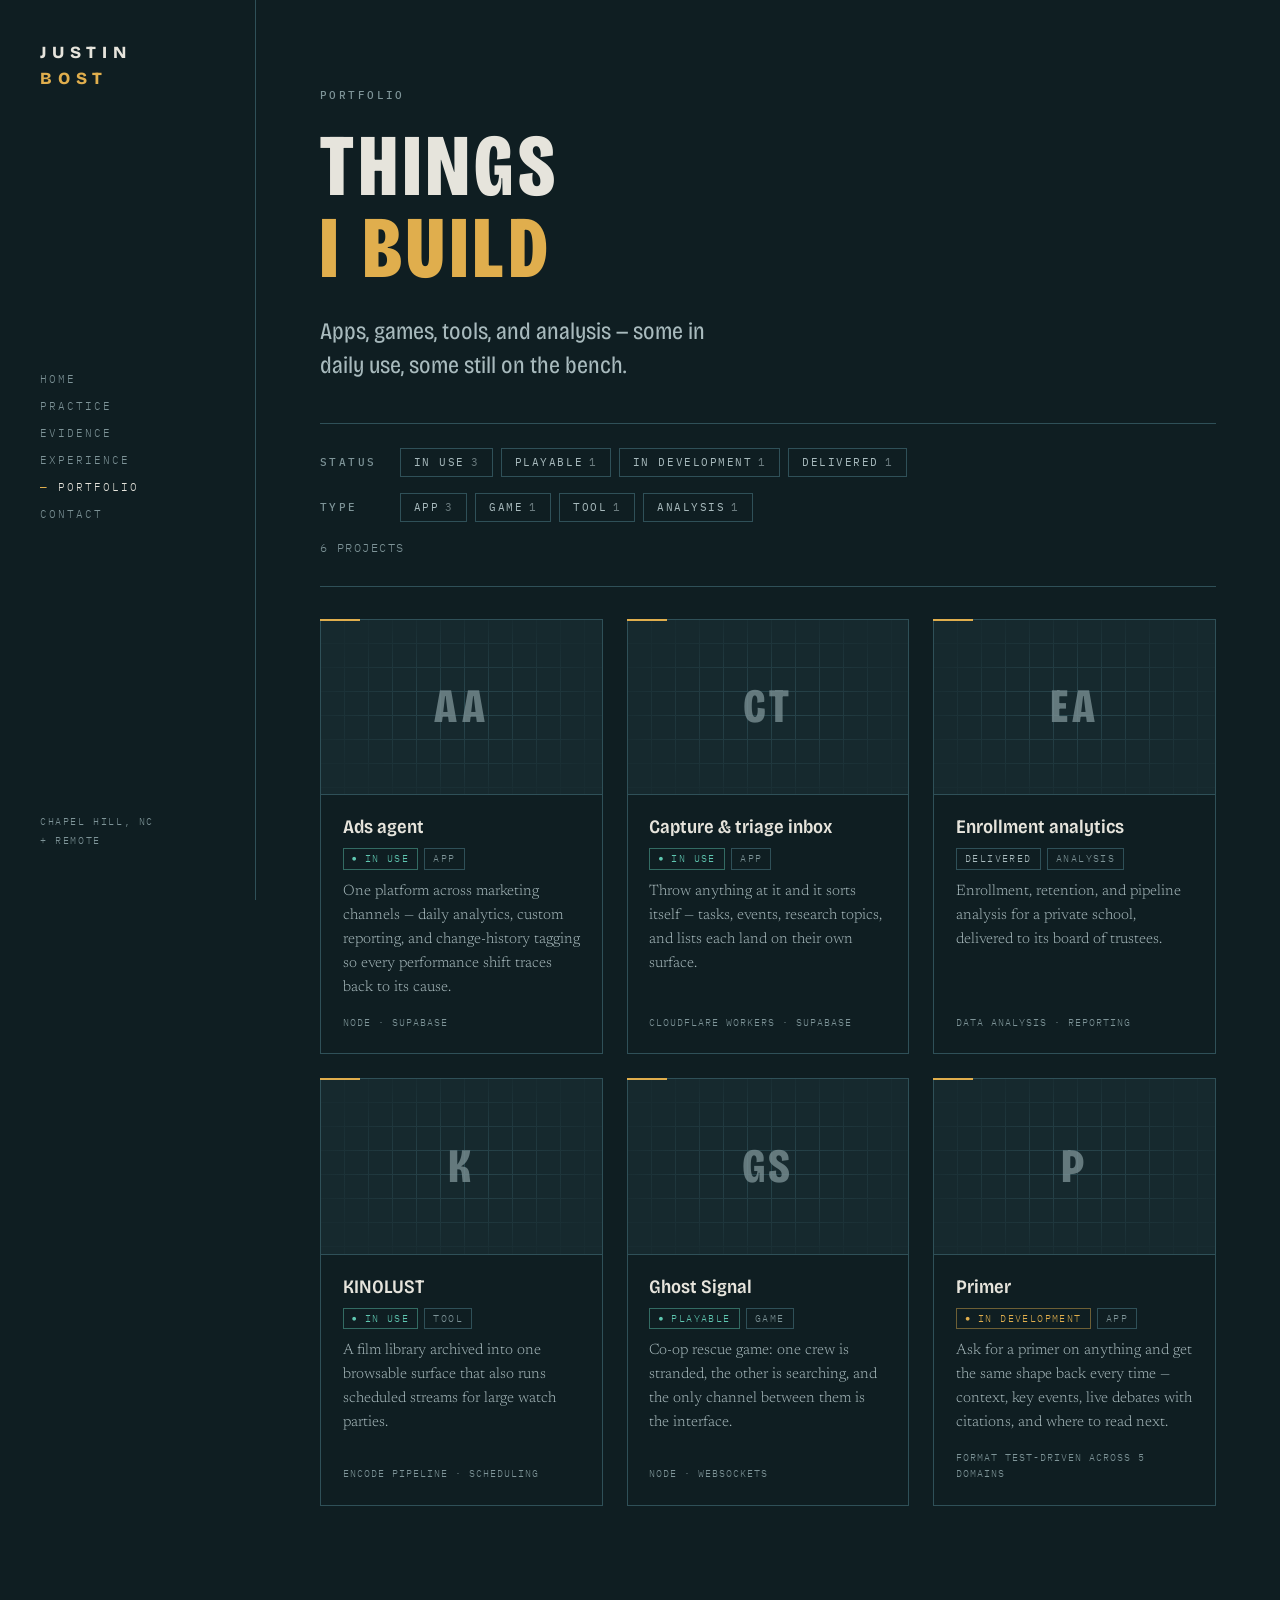
==== portfolio/index.html @ 3d9a365e "Add filterable portfolio page at /portfolio Card grid driven by portfolio/projects.json, with status" ====
<!DOCTYPE html>
<html lang="en">
<head>
<meta charset="utf-8">
<meta name="viewport" content="width=device-width, initial-scale=1">
<title>Portfolio — Justin Bost</title>
<meta name="description" content="Apps, games, tools, and analysis built by Justin Bost — filterable by status and type.">
<link rel="preconnect" href="https://fonts.googleapis.com">
<link rel="preconnect" href="https://fonts.gstatic.com" crossorigin>
<link href="https://fonts.googleapis.com/css2?family=Bricolage+Grotesque:opsz,wdth,wght@12..96,75..100,400;12..96,75..100,600;12..96,75..100,800&family=IBM+Plex+Mono:wght@400;500&family=Newsreader:ital,opsz,wght@0,6..72,300;0,6..72,400;1,6..72,300&display=swap" rel="stylesheet">
<style>
:root{
  --abyss:#0F1E22;
  --hull:#16292E;
  --rule:#2F5058;
  --dim:#7E9498;
  --bone:#E6E4DC;
  --haze:#A8BABD;
  --brass:#E0AE4D;
  --verdigris:#5FC7B1;

  --display:"Bricolage Grotesque",system-ui,sans-serif;
  --body:"Newsreader",Georgia,serif;
  --mono:"IBM Plex Mono",ui-monospace,monospace;

  --rail:16rem;
  --gutter:clamp(1.5rem,5vw,5rem);
}

*{box-sizing:border-box}
html{-webkit-text-size-adjust:100%}
body{
  margin:0;background:var(--abyss);color:var(--bone);
  font-family:var(--body);font-size:clamp(1rem,0.95rem + 0.2vw,1.125rem);
  font-weight:300;line-height:1.65;-webkit-font-smoothing:antialiased;
}
a{color:var(--verdigris);text-decoration:none;border-bottom:1px solid rgba(95,199,177,.35);transition:border-color .18s,color .18s}
a:hover{border-bottom-color:var(--verdigris)}
:focus-visible{outline:2px solid var(--brass);outline-offset:3px}

.tag{font-family:var(--mono);font-size:.6875rem;font-weight:500;letter-spacing:.22em;text-transform:uppercase;color:var(--dim)}

/* ---------- left rail (matches home) ---------- */
.rail{
  position:fixed;inset:0 auto 0 0;width:var(--rail);
  padding:2.5rem 0 2.5rem 2.5rem;border-right:1px solid var(--rule);
  display:flex;flex-direction:column;justify-content:space-between;
  z-index:10;background:var(--abyss);
}
.rail__mark{font-family:var(--display);font-variation-settings:"wdth" 100;font-weight:800;font-size:1.0625rem;line-height:1.5;letter-spacing:.34em;text-transform:uppercase;margin:0}
.rail__mark a{color:var(--bone);border:0}
.rail__mark span{display:block;color:var(--brass)}
.rail__nav{display:flex;flex-direction:column;gap:.55rem}
.rail__nav a{font-family:var(--mono);font-size:.6875rem;letter-spacing:.18em;text-transform:uppercase;color:var(--dim);border:0;transition:color .18s}
.rail__nav a:hover,.rail__nav a:focus-visible,.rail__nav a[aria-current="page"]{color:var(--bone)}
.rail__nav a[aria-current="page"]::before{content:"— ";color:var(--brass)}
.rail__foot{font-family:var(--mono);font-size:.625rem;letter-spacing:.16em;color:var(--dim);text-transform:uppercase;line-height:1.9}

/* ---------- shell ---------- */
.page{margin-left:var(--rail);padding:0 var(--gutter)}
.wrap{max-width:68rem;margin:0 auto}

/* ---------- intro ---------- */
.intro{padding:clamp(3.5rem,9vh,6rem) 0 2.5rem}
.intro__title{
  font-family:var(--display);font-variation-settings:"wdth" 75;font-weight:800;
  font-size:clamp(2.5rem,1rem + 6vw,5.5rem);line-height:.94;letter-spacing:.06em;
  text-transform:uppercase;margin:.9rem 0 1.5rem;
}
.intro__title em{font-style:normal;color:var(--brass)}
.intro__lede{font-family:var(--display);font-variation-settings:"wdth" 84;font-weight:400;font-size:clamp(1.125rem,1rem + .6vw,1.5rem);line-height:1.45;max-width:34ch;margin:0;color:var(--haze)}

/* ---------- filters ---------- */
.filters{
  display:flex;flex-direction:column;gap:1rem;padding:1.5rem 0 1.75rem;
  border-top:1px solid var(--rule);border-bottom:1px solid var(--rule);margin-bottom:2rem;
}
.fgroup{display:flex;flex-wrap:wrap;align-items:center;gap:.5rem}
.fgroup__label{width:4.5rem;flex:0 0 auto}
.chip{
  font-family:var(--mono);font-size:.6875rem;letter-spacing:.14em;text-transform:uppercase;
  color:var(--haze);background:transparent;border:1px solid var(--rule);
  padding:.5rem .8rem;cursor:pointer;transition:all .18s;line-height:1;
}
.chip:hover{border-color:var(--dim);color:var(--bone)}
.chip[aria-pressed="true"]{background:var(--brass);border-color:var(--brass);color:var(--abyss);font-weight:500}
.chip__n{opacity:.6;margin-left:.35rem}
.filters__foot{display:flex;justify-content:space-between;align-items:center;gap:1rem;flex-wrap:wrap}
.count{font-family:var(--mono);font-size:.75rem;letter-spacing:.12em;text-transform:uppercase;color:var(--dim)}
.clear{font-family:var(--mono);font-size:.6875rem;letter-spacing:.14em;text-transform:uppercase;background:none;border:0;border-bottom:1px solid rgba(95,199,177,.35);color:var(--verdigris);cursor:pointer;padding:0 0 1px}
.clear[hidden]{display:none}

/* ---------- grid ---------- */
.grid{display:grid;grid-template-columns:repeat(auto-fill,minmax(17.5rem,1fr));gap:1.5rem;padding-bottom:6rem}
.card{
  display:flex;flex-direction:column;background:var(--abyss);border:1px solid var(--rule);
  color:inherit;position:relative;transition:border-color .2s,background .2s,transform .2s;
}
a.card{border-bottom:1px solid var(--rule)}
a.card:hover{border-color:var(--dim);background:var(--hull);transform:translateY(-2px)}
.card::before{content:"";position:absolute;left:-1px;top:-1px;width:2.5rem;height:2px;background:var(--brass);z-index:1}
.shot{aspect-ratio:16/10;background:var(--hull);border-bottom:1px solid var(--rule);overflow:hidden;position:relative}
.shot img{width:100%;height:100%;object-fit:cover;object-position:top;display:block;filter:saturate(.85)}
.shot--blank{
  display:flex;align-items:center;justify-content:center;
  background-image:
    linear-gradient(var(--rule) 1px,transparent 1px),
    linear-gradient(90deg,var(--rule) 1px,transparent 1px);
  background-size:1.5rem 1.5rem;background-position:-1px -1px;
}
.shot--blank::after{content:"";position:absolute;inset:0;background:radial-gradient(ellipse at center,rgba(22,41,46,.2) 0%,rgba(22,41,46,.92) 75%)}
.shot__mono{
  position:relative;z-index:1;font-family:var(--display);font-variation-settings:"wdth" 75;
  font-weight:800;font-size:3rem;letter-spacing:.08em;color:var(--dim);opacity:.75;
}
.card__body{padding:1.25rem 1.35rem 1.4rem;display:flex;flex-direction:column;gap:.6rem;flex:1}
.card h2{font-family:var(--display);font-variation-settings:"wdth" 88;font-weight:600;font-size:1.1875rem;line-height:1.25;margin:0;display:flex;justify-content:space-between;gap:.75rem;align-items:baseline}
.card h2 .go{font-family:var(--mono);font-size:.8rem;color:var(--verdigris);flex:0 0 auto}
.card p{margin:0;font-size:.9375rem;line-height:1.6;color:var(--haze)}
.card .card__stack{font-family:var(--mono);font-size:.625rem;letter-spacing:.1em;color:var(--dim);text-transform:uppercase;margin-top:auto!important;padding-top:.35rem}
.pills{display:flex;flex-wrap:wrap;gap:.4rem}
.pill{font-family:var(--mono);font-size:.625rem;letter-spacing:.14em;text-transform:uppercase;padding:.3rem .5rem;border:1px solid var(--rule);color:var(--dim);line-height:1}
.pill--live{color:var(--verdigris);border-color:rgba(95,199,177,.45)}
.pill--dev{color:var(--brass);border-color:rgba(224,174,77,.45)}
.pill--done{color:var(--haze)}
.pill--live::before,.pill--dev::before{content:"● ";font-size:.55rem;vertical-align:.08em}

.empty{grid-column:1/-1;padding:3rem 0;text-align:center;color:var(--dim);font-family:var(--mono);font-size:.8125rem;letter-spacing:.1em;text-transform:uppercase}

/* ---------- responsive ---------- */
@media (max-width:60rem){
  :root{--rail:0px}
  .rail{position:static;width:auto;flex-direction:row;align-items:center;justify-content:space-between;padding:1.25rem var(--gutter);border-right:0;border-bottom:1px solid var(--rule)}
  .rail__mark{font-size:.8125rem;letter-spacing:.28em}
  .rail__mark span{display:inline}
  .rail__nav{flex-direction:row;gap:1.25rem}
  .rail__nav a:not(.keep){display:none}
  .rail__foot{display:none}
  .page{margin-left:0}
}
@media (max-width:30rem){
  .fgroup__label{width:100%}
  .grid{grid-template-columns:1fr}
}
@media (prefers-reduced-motion:reduce){*{transition:none!important}}
</style>
</head>
<body>

<nav class="rail" aria-label="Site navigation">
  <p class="rail__mark"><a href="/">Justin<span>Bost</span></a></p>
  <div class="rail__nav">
    <a class="keep" href="/">Home</a>
    <a href="/#practice">Practice</a>
    <a href="/#evidence">Evidence</a>
    <a href="/#experience">Experience</a>
    <a class="keep" href="/portfolio/" aria-current="page">Portfolio</a>
    <a href="/#contact">Contact</a>
  </div>
  <p class="rail__foot">Chapel&nbsp;Hill,&nbsp;NC<br>+&nbsp;Remote</p>
</nav>

<main class="page">
<div class="wrap">

  <header class="intro">
    <span class="tag">Portfolio</span>
    <h1 class="intro__title">Things<br><em>I build</em></h1>
    <p class="intro__lede">Apps, games, tools, and analysis — some in daily use, some still on the bench.</p>
  </header>

  <div class="filters" role="group" aria-label="Filter projects">
    <div class="fgroup" id="f-status"><span class="tag fgroup__label">Status</span></div>
    <div class="fgroup" id="f-type"><span class="tag fgroup__label">Type</span></div>
    <div class="filters__foot">
      <span class="count" id="count" aria-live="polite"></span>
      <button class="clear" id="clear" type="button" hidden>Clear filters</button>
    </div>
  </div>

  <div class="grid" id="grid"></div>

</div>
</main>

<script>
(function(){
  "use strict";
  var grid = document.getElementById("grid");
  var countEl = document.getElementById("count");
  var clearBtn = document.getElementById("clear");
  var active = { status: new Set(), type: new Set() };
  var data;

  function el(tag, cls, text){
    var n = document.createElement(tag);
    if (cls) n.className = cls;
    if (text != null) n.textContent = text;
    return n;
  }
  function initials(name){
    return name.replace(/&/g," ").split(/\s+/).filter(Boolean).slice(0,2).map(function(w){return w[0];}).join("").toUpperCase();
  }

  function readHash(){
    var p = new URLSearchParams(location.hash.slice(1));
    ["status","type"].forEach(function(k){
      active[k] = new Set((p.get(k) || "").split(",").filter(Boolean));
    });
  }
  function writeHash(){
    var p = new URLSearchParams();
    ["status","type"].forEach(function(k){ if (active[k].size) p.set(k, Array.from(active[k]).join(",")); });
    var h = p.toString();
    history.replaceState(null, "", h ? "#" + h : location.pathname);
  }

  function buildChips(groupId, key, dict){
    var group = document.getElementById(groupId);
    Object.keys(dict).forEach(function(id){
      var n = data.projects.filter(function(p){ return p[key] === id; }).length;
      if (!n) return;
      var label = typeof dict[id] === "string" ? dict[id] : dict[id].label;
      var b = el("button", "chip", label);
      b.type = "button";
      b.dataset.key = key; b.dataset.id = id;
      b.appendChild(el("span", "chip__n", String(n)));
      b.addEventListener("click", function(){
        active[key].has(id) ? active[key].delete(id) : active[key].add(id);
        render();
      });
      group.appendChild(b);
    });
  }

  function card(p){
    var st = data.statuses[p.status] || { label: p.status, tone: "done" };
    var root = el(p.url ? "a" : "article", "card");
    if (p.url){ root.href = p.url; if (/^https?:/.test(p.url)) root.rel = "noopener"; }

    var shot = el("div", "shot" + (p.image ? "" : " shot--blank"));
    if (p.image){
      var img = el("img"); img.src = p.image; img.alt = p.name + " screenshot"; img.loading = "lazy";
      shot.appendChild(img);
    } else {
      shot.setAttribute("aria-hidden","true");
      shot.appendChild(el("span", "shot__mono", initials(p.name)));
    }
    root.appendChild(shot);

    var body = el("div", "card__body");
    var h = el("h2", null, p.name);
    if (p.url) h.appendChild(el("span", "go", "↗"));
    body.appendChild(h);

    var pills = el("div", "pills");
    pills.appendChild(el("span", "pill pill--" + st.tone, st.label));
    pills.appendChild(el("span", "pill", data.types[p.type] || p.type));
    body.appendChild(pills);

    if (p.blurb) body.appendChild(el("p", null, p.blurb));
    if (p.stack) body.appendChild(el("p", "card__stack", p.stack));
    root.appendChild(body);
    return root;
  }

  function render(){
    document.querySelectorAll(".chip").forEach(function(c){
      c.setAttribute("aria-pressed", active[c.dataset.key].has(c.dataset.id) ? "true" : "false");
    });
    var shown = data.projects.filter(function(p){
      return (!active.status.size || active.status.has(p.status)) &&
             (!active.type.size || active.type.has(p.type));
    });
    grid.replaceChildren.apply(grid, shown.map(card));
    if (!shown.length) grid.appendChild(el("p", "empty", "Nothing matches those filters yet."));
    var total = data.projects.length;
    countEl.textContent = shown.length === total ? total + " projects" : shown.length + " of " + total + " projects";
    clearBtn.hidden = !(active.status.size || active.type.size);
    writeHash();
  }

  clearBtn.addEventListener("click", function(){ active.status.clear(); active.type.clear(); render(); });

  fetch("projects.json", { cache: "no-cache" })
    .then(function(r){ if (!r.ok) throw new Error(r.status); return r.json(); })
    .then(function(json){
      data = json;
      readHash();
      buildChips("f-status", "status", data.statuses);
      buildChips("f-type", "type", data.types);
      render();
    })
    .catch(function(){
      grid.appendChild(el("p", "empty", "Projects didn’t load. Refresh to try again."));
    });
})();
</script>
</body>
</html>
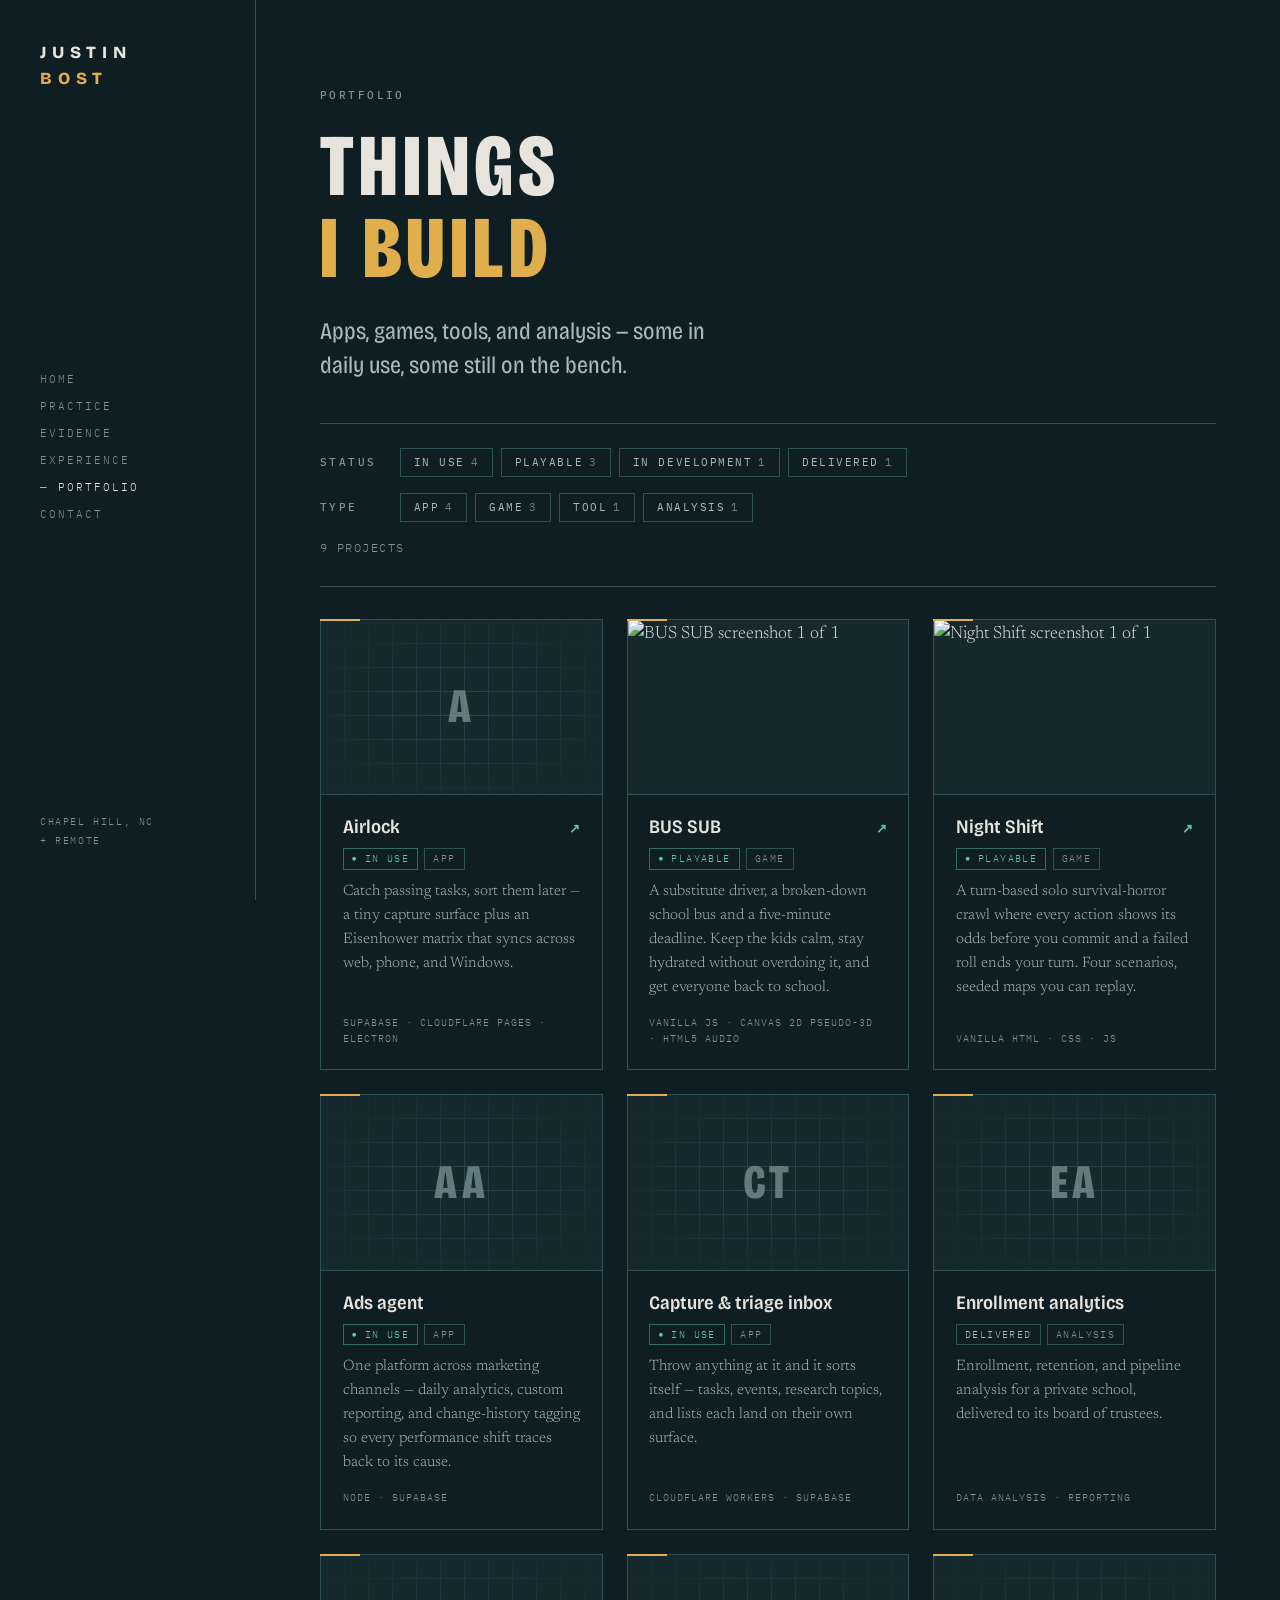
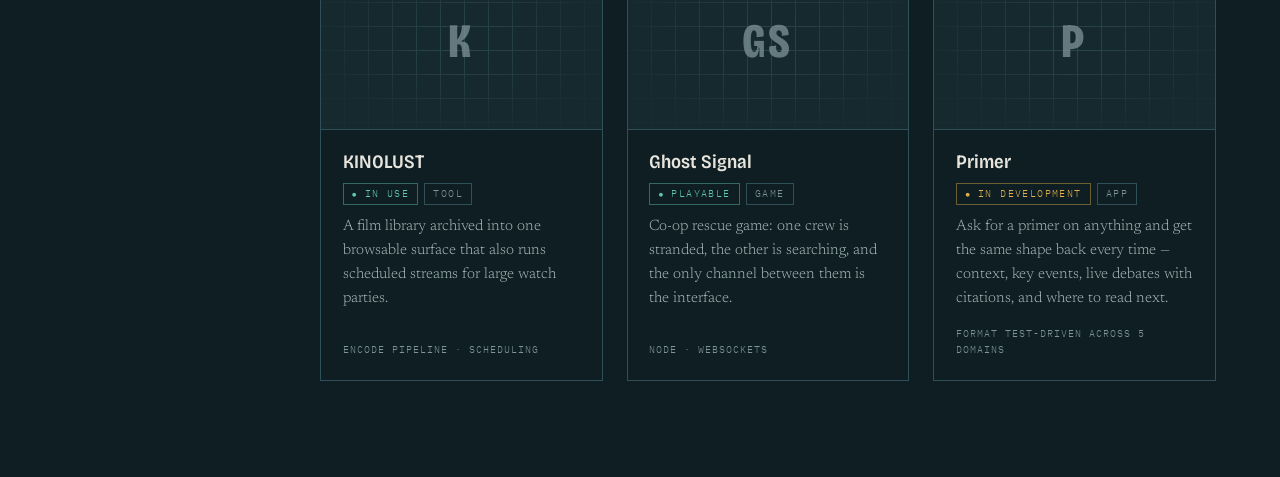
==== commit 1873874f: "Portfolio: screenshot carousel per card Cards take an images[] array (legacy image still read). With" ====
--- a/portfolio/index.html
+++ b/portfolio/index.html
@@ -96,11 +96,32 @@
   display:flex;flex-direction:column;background:var(--abyss);border:1px solid var(--rule);
   color:inherit;position:relative;transition:border-color .2s,background .2s,transform .2s;
 }
-a.card{border-bottom:1px solid var(--rule)}
-a.card:hover{border-color:var(--dim);background:var(--hull);transform:translateY(-2px)}
+.card.is-link:hover{border-color:var(--dim);background:var(--hull)}
+.card__body{position:relative}
+.card h2 a{color:inherit;border:0}
+.card h2 a::after{content:"";position:absolute;inset:0}
+.card h2 a:focus-visible{outline:0}
+.card h2 a:focus-visible::after{outline:2px solid var(--brass);outline-offset:-2px}
 .card::before{content:"";position:absolute;left:-1px;top:-1px;width:2.5rem;height:2px;background:var(--brass);z-index:1}
 .shot{aspect-ratio:16/10;background:var(--hull);border-bottom:1px solid var(--rule);overflow:hidden;position:relative}
 .shot img{width:100%;height:100%;object-fit:cover;object-position:top;display:block;filter:saturate(.85)}
+.reel{display:flex;height:100%;overflow-x:auto;scroll-snap-type:x mandatory;scrollbar-width:none;overscroll-behavior-x:contain}
+.reel::-webkit-scrollbar{display:none}
+.reel img{flex:0 0 100%;scroll-snap-align:start}
+.reel__btn{
+  position:absolute;top:50%;transform:translateY(-50%);width:2rem;height:2rem;
+  background:rgba(15,30,34,.82);border:1px solid var(--rule);color:var(--bone);
+  font-family:var(--mono);font-size:.9rem;line-height:1;cursor:pointer;opacity:0;transition:opacity .18s,border-color .18s;z-index:2
+}
+.reel__btn:hover{border-color:var(--brass)}
+.reel__btn--prev{left:.5rem}.reel__btn--next{right:.5rem}
+.reel__btn[disabled]{visibility:hidden}
+.shot:hover .reel__btn,.reel__btn:focus-visible{opacity:1}
+@media (hover:none){.reel__btn{display:none}}
+.reel__dots{position:absolute;left:0;right:0;bottom:.55rem;display:flex;justify-content:center;gap:.35rem;z-index:2;pointer-events:none}
+.reel__dots span{width:1.1rem;height:2px;background:rgba(230,228,220,.35)}
+.reel__dots span.on{background:var(--brass)}
+.reel__count{position:absolute;top:.5rem;right:.5rem;z-index:2;font-family:var(--mono);font-size:.625rem;letter-spacing:.1em;padding:.25rem .4rem;background:rgba(15,30,34,.82);color:var(--haze)}
 .shot--blank{
   display:flex;align-items:center;justify-content:center;
   background-image:
@@ -233,24 +254,80 @@
     });
   }
 
+  function imagesOf(p){
+    if (Array.isArray(p.images)) return p.images.filter(Boolean);
+    return p.image ? [p.image] : [];
+  }
+
+  function reel(p, imgs){
+    var shot = el("div", "shot");
+    var track = el("div", "reel");
+    track.tabIndex = 0;
+    track.setAttribute("role", "region");
+    track.setAttribute("aria-label", p.name + " screenshots");
+    imgs.forEach(function(src, i){
+      var img = el("img");
+      img.src = src; img.loading = "lazy"; img.decoding = "async";
+      img.alt = p.name + " screenshot " + (i + 1) + " of " + imgs.length;
+      track.appendChild(img);
+    });
+    shot.appendChild(track);
+    if (imgs.length < 2) return shot;
+
+    var prev = el("button", "reel__btn reel__btn--prev", "‹");
+    var next = el("button", "reel__btn reel__btn--next", "›");
+    prev.type = next.type = "button";
+    prev.setAttribute("aria-label", "Previous screenshot");
+    next.setAttribute("aria-label", "Next screenshot");
+    var dots = el("div", "reel__dots");
+    imgs.forEach(function(){ dots.appendChild(el("span")); });
+    var count = el("span", "reel__count");
+    shot.append(prev, next, dots, count);
+
+    function idx(){ return Math.round(track.scrollLeft / Math.max(1, track.clientWidth)); }
+    function go(i){ track.scrollTo({ left: i * track.clientWidth, behavior: "smooth" }); }
+    function sync(){
+      var i = idx();
+      Array.prototype.forEach.call(dots.children, function(d, j){ d.className = j === i ? "on" : ""; });
+      prev.disabled = i === 0; next.disabled = i === imgs.length - 1;
+      count.textContent = (i + 1) + " / " + imgs.length;
+    }
+    prev.addEventListener("click", function(){ go(idx() - 1); });
+    next.addEventListener("click", function(){ go(idx() + 1); });
+    track.addEventListener("keydown", function(e){
+      if (e.key === "ArrowLeft"){ e.preventDefault(); go(idx() - 1); }
+      if (e.key === "ArrowRight"){ e.preventDefault(); go(idx() + 1); }
+    });
+    var t; track.addEventListener("scroll", function(){ clearTimeout(t); t = setTimeout(sync, 60); }, { passive: true });
+    requestAnimationFrame(sync);
+    return shot;
+  }
+
   function card(p){
     var st = data.statuses[p.status] || { label: p.status, tone: "done" };
-    var root = el(p.url ? "a" : "article", "card");
-    if (p.url){ root.href = p.url; if (/^https?:/.test(p.url)) root.rel = "noopener"; }
-
-    var shot = el("div", "shot" + (p.image ? "" : " shot--blank"));
-    if (p.image){
-      var img = el("img"); img.src = p.image; img.alt = p.name + " screenshot"; img.loading = "lazy";
-      shot.appendChild(img);
+    var root = el("article", "card" + (p.url ? " is-link" : ""));
+    var imgs = imagesOf(p);
+
+    if (imgs.length){
+      root.appendChild(reel(p, imgs));
     } else {
-      shot.setAttribute("aria-hidden","true");
-      shot.appendChild(el("span", "shot__mono", initials(p.name)));
+      var blank = el("div", "shot shot--blank");
+      blank.setAttribute("aria-hidden","true");
+      blank.appendChild(el("span", "shot__mono", initials(p.name)));
+      root.appendChild(blank);
     }
-    root.appendChild(shot);
 
     var body = el("div", "card__body");
-    var h = el("h2", null, p.name);
-    if (p.url) h.appendChild(el("span", "go", "↗"));
+    var h = el("h2");
+    if (p.url){
+      var a = el("a", null, p.name);
+      a.href = p.url;
+      if (/^https?:/.test(p.url) && p.url.indexOf("https://justbost.com/") !== 0) a.rel = "noopener";
+      h.appendChild(a);
+      h.appendChild(el("span", "go", "↗"));
+    } else {
+      h.textContent = p.name;
+    }
     body.appendChild(h);
 
     var pills = el("div", "pills");
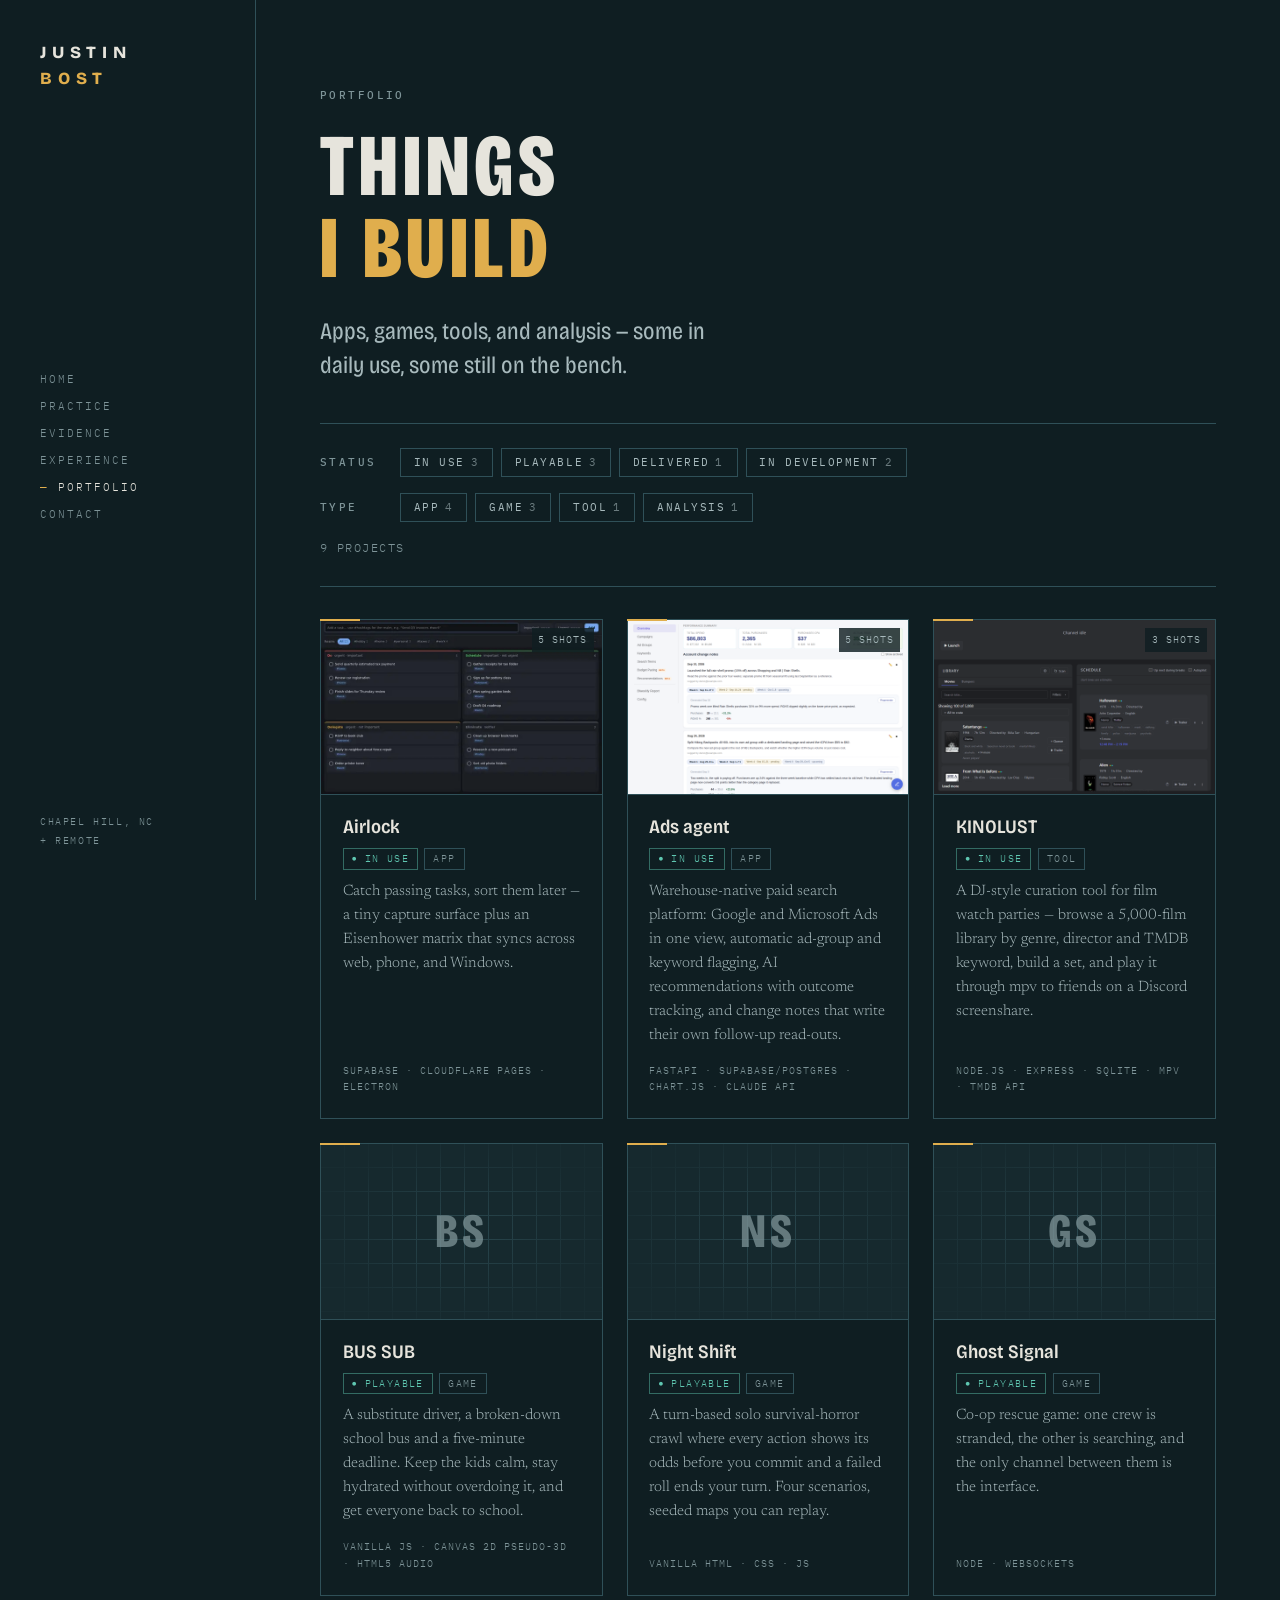
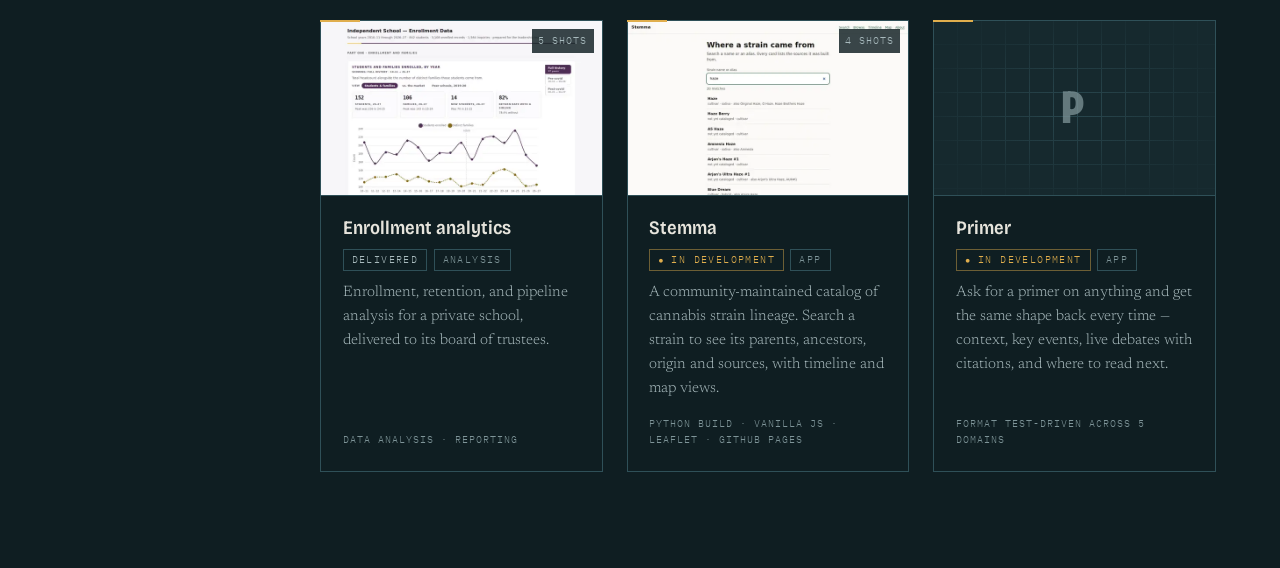
==== commit 135175c5: "Portfolio: shared component, single-select filters, card overlay - Extract portfolio styles/script i" ====
--- a/portfolio/index.html
+++ b/portfolio/index.html
@@ -8,6 +8,7 @@
 <link rel="preconnect" href="https://fonts.googleapis.com">
 <link rel="preconnect" href="https://fonts.gstatic.com" crossorigin>
 <link href="https://fonts.googleapis.com/css2?family=Bricolage+Grotesque:opsz,wdth,wght@12..96,75..100,400;12..96,75..100,600;12..96,75..100,800&family=IBM+Plex+Mono:wght@400;500&family=Newsreader:ital,opsz,wght@0,6..72,300;0,6..72,400;1,6..72,300&display=swap" rel="stylesheet">
+<link rel="stylesheet" href="portfolio.css">
 <style>
 :root{
   --abyss:#0F1E22;
@@ -68,85 +69,8 @@
   text-transform:uppercase;margin:.9rem 0 1.5rem;
 }
 .intro__title em{font-style:normal;color:var(--brass)}
+.pf-root{padding-bottom:6rem}
 .intro__lede{font-family:var(--display);font-variation-settings:"wdth" 84;font-weight:400;font-size:clamp(1.125rem,1rem + .6vw,1.5rem);line-height:1.45;max-width:34ch;margin:0;color:var(--haze)}
-
-/* ---------- filters ---------- */
-.filters{
-  display:flex;flex-direction:column;gap:1rem;padding:1.5rem 0 1.75rem;
-  border-top:1px solid var(--rule);border-bottom:1px solid var(--rule);margin-bottom:2rem;
-}
-.fgroup{display:flex;flex-wrap:wrap;align-items:center;gap:.5rem}
-.fgroup__label{width:4.5rem;flex:0 0 auto}
-.chip{
-  font-family:var(--mono);font-size:.6875rem;letter-spacing:.14em;text-transform:uppercase;
-  color:var(--haze);background:transparent;border:1px solid var(--rule);
-  padding:.5rem .8rem;cursor:pointer;transition:all .18s;line-height:1;
-}
-.chip:hover{border-color:var(--dim);color:var(--bone)}
-.chip[aria-pressed="true"]{background:var(--brass);border-color:var(--brass);color:var(--abyss);font-weight:500}
-.chip__n{opacity:.6;margin-left:.35rem}
-.filters__foot{display:flex;justify-content:space-between;align-items:center;gap:1rem;flex-wrap:wrap}
-.count{font-family:var(--mono);font-size:.75rem;letter-spacing:.12em;text-transform:uppercase;color:var(--dim)}
-.clear{font-family:var(--mono);font-size:.6875rem;letter-spacing:.14em;text-transform:uppercase;background:none;border:0;border-bottom:1px solid rgba(95,199,177,.35);color:var(--verdigris);cursor:pointer;padding:0 0 1px}
-.clear[hidden]{display:none}
-
-/* ---------- grid ---------- */
-.grid{display:grid;grid-template-columns:repeat(auto-fill,minmax(17.5rem,1fr));gap:1.5rem;padding-bottom:6rem}
-.card{
-  display:flex;flex-direction:column;background:var(--abyss);border:1px solid var(--rule);
-  color:inherit;position:relative;transition:border-color .2s,background .2s,transform .2s;
-}
-.card.is-link:hover{border-color:var(--dim);background:var(--hull)}
-.card__body{position:relative}
-.card h2 a{color:inherit;border:0}
-.card h2 a::after{content:"";position:absolute;inset:0}
-.card h2 a:focus-visible{outline:0}
-.card h2 a:focus-visible::after{outline:2px solid var(--brass);outline-offset:-2px}
-.card::before{content:"";position:absolute;left:-1px;top:-1px;width:2.5rem;height:2px;background:var(--brass);z-index:1}
-.shot{aspect-ratio:16/10;background:var(--hull);border-bottom:1px solid var(--rule);overflow:hidden;position:relative}
-.shot img{width:100%;height:100%;object-fit:cover;object-position:top;display:block;filter:saturate(.85)}
-.reel{display:flex;height:100%;overflow-x:auto;scroll-snap-type:x mandatory;scrollbar-width:none;overscroll-behavior-x:contain}
-.reel::-webkit-scrollbar{display:none}
-.reel img{flex:0 0 100%;scroll-snap-align:start}
-.reel__btn{
-  position:absolute;top:50%;transform:translateY(-50%);width:2rem;height:2rem;
-  background:rgba(15,30,34,.82);border:1px solid var(--rule);color:var(--bone);
-  font-family:var(--mono);font-size:.9rem;line-height:1;cursor:pointer;opacity:0;transition:opacity .18s,border-color .18s;z-index:2
-}
-.reel__btn:hover{border-color:var(--brass)}
-.reel__btn--prev{left:.5rem}.reel__btn--next{right:.5rem}
-.reel__btn[disabled]{visibility:hidden}
-.shot:hover .reel__btn,.reel__btn:focus-visible{opacity:1}
-@media (hover:none){.reel__btn{display:none}}
-.reel__dots{position:absolute;left:0;right:0;bottom:.55rem;display:flex;justify-content:center;gap:.35rem;z-index:2;pointer-events:none}
-.reel__dots span{width:1.1rem;height:2px;background:rgba(230,228,220,.35)}
-.reel__dots span.on{background:var(--brass)}
-.reel__count{position:absolute;top:.5rem;right:.5rem;z-index:2;font-family:var(--mono);font-size:.625rem;letter-spacing:.1em;padding:.25rem .4rem;background:rgba(15,30,34,.82);color:var(--haze)}
-.shot--blank{
-  display:flex;align-items:center;justify-content:center;
-  background-image:
-    linear-gradient(var(--rule) 1px,transparent 1px),
-    linear-gradient(90deg,var(--rule) 1px,transparent 1px);
-  background-size:1.5rem 1.5rem;background-position:-1px -1px;
-}
-.shot--blank::after{content:"";position:absolute;inset:0;background:radial-gradient(ellipse at center,rgba(22,41,46,.2) 0%,rgba(22,41,46,.92) 75%)}
-.shot__mono{
-  position:relative;z-index:1;font-family:var(--display);font-variation-settings:"wdth" 75;
-  font-weight:800;font-size:3rem;letter-spacing:.08em;color:var(--dim);opacity:.75;
-}
-.card__body{padding:1.25rem 1.35rem 1.4rem;display:flex;flex-direction:column;gap:.6rem;flex:1}
-.card h2{font-family:var(--display);font-variation-settings:"wdth" 88;font-weight:600;font-size:1.1875rem;line-height:1.25;margin:0;display:flex;justify-content:space-between;gap:.75rem;align-items:baseline}
-.card h2 .go{font-family:var(--mono);font-size:.8rem;color:var(--verdigris);flex:0 0 auto}
-.card p{margin:0;font-size:.9375rem;line-height:1.6;color:var(--haze)}
-.card .card__stack{font-family:var(--mono);font-size:.625rem;letter-spacing:.1em;color:var(--dim);text-transform:uppercase;margin-top:auto!important;padding-top:.35rem}
-.pills{display:flex;flex-wrap:wrap;gap:.4rem}
-.pill{font-family:var(--mono);font-size:.625rem;letter-spacing:.14em;text-transform:uppercase;padding:.3rem .5rem;border:1px solid var(--rule);color:var(--dim);line-height:1}
-.pill--live{color:var(--verdigris);border-color:rgba(95,199,177,.45)}
-.pill--dev{color:var(--brass);border-color:rgba(224,174,77,.45)}
-.pill--done{color:var(--haze)}
-.pill--live::before,.pill--dev::before{content:"● ";font-size:.55rem;vertical-align:.08em}
-
-.empty{grid-column:1/-1;padding:3rem 0;text-align:center;color:var(--dim);font-family:var(--mono);font-size:.8125rem;letter-spacing:.1em;text-transform:uppercase}
 
 /* ---------- responsive ---------- */
 @media (max-width:60rem){
@@ -158,10 +82,6 @@
   .rail__nav a:not(.keep){display:none}
   .rail__foot{display:none}
   .page{margin-left:0}
-}
-@media (max-width:30rem){
-  .fgroup__label{width:100%}
-  .grid{grid-template-columns:1fr}
 }
 @media (prefers-reduced-motion:reduce){*{transition:none!important}}
 </style>
@@ -190,188 +110,11 @@
     <p class="intro__lede">Apps, games, tools, and analysis — some in daily use, some still on the bench.</p>
   </header>
 
-  <div class="filters" role="group" aria-label="Filter projects">
-    <div class="fgroup" id="f-status"><span class="tag fgroup__label">Status</span></div>
-    <div class="fgroup" id="f-type"><span class="tag fgroup__label">Type</span></div>
-    <div class="filters__foot">
-      <span class="count" id="count" aria-live="polite"></span>
-      <button class="clear" id="clear" type="button" hidden>Clear filters</button>
-    </div>
-  </div>
-
-  <div class="grid" id="grid"></div>
+  <div class="pf-root" data-portfolio data-src="projects.json" data-hash></div>
 
 </div>
 </main>
 
-<script>
-(function(){
-  "use strict";
-  var grid = document.getElementById("grid");
-  var countEl = document.getElementById("count");
-  var clearBtn = document.getElementById("clear");
-  var active = { status: new Set(), type: new Set() };
-  var data;
-
-  function el(tag, cls, text){
-    var n = document.createElement(tag);
-    if (cls) n.className = cls;
-    if (text != null) n.textContent = text;
-    return n;
-  }
-  function initials(name){
-    return name.replace(/&/g," ").split(/\s+/).filter(Boolean).slice(0,2).map(function(w){return w[0];}).join("").toUpperCase();
-  }
-
-  function readHash(){
-    var p = new URLSearchParams(location.hash.slice(1));
-    ["status","type"].forEach(function(k){
-      active[k] = new Set((p.get(k) || "").split(",").filter(Boolean));
-    });
-  }
-  function writeHash(){
-    var p = new URLSearchParams();
-    ["status","type"].forEach(function(k){ if (active[k].size) p.set(k, Array.from(active[k]).join(",")); });
-    var h = p.toString();
-    history.replaceState(null, "", h ? "#" + h : location.pathname);
-  }
-
-  function buildChips(groupId, key, dict){
-    var group = document.getElementById(groupId);
-    Object.keys(dict).forEach(function(id){
-      var n = data.projects.filter(function(p){ return p[key] === id; }).length;
-      if (!n) return;
-      var label = typeof dict[id] === "string" ? dict[id] : dict[id].label;
-      var b = el("button", "chip", label);
-      b.type = "button";
-      b.dataset.key = key; b.dataset.id = id;
-      b.appendChild(el("span", "chip__n", String(n)));
-      b.addEventListener("click", function(){
-        active[key].has(id) ? active[key].delete(id) : active[key].add(id);
-        render();
-      });
-      group.appendChild(b);
-    });
-  }
-
-  function imagesOf(p){
-    if (Array.isArray(p.images)) return p.images.filter(Boolean);
-    return p.image ? [p.image] : [];
-  }
-
-  function reel(p, imgs){
-    var shot = el("div", "shot");
-    var track = el("div", "reel");
-    track.tabIndex = 0;
-    track.setAttribute("role", "region");
-    track.setAttribute("aria-label", p.name + " screenshots");
-    imgs.forEach(function(src, i){
-      var img = el("img");
-      img.src = src; img.loading = "lazy"; img.decoding = "async";
-      img.alt = p.name + " screenshot " + (i + 1) + " of " + imgs.length;
-      track.appendChild(img);
-    });
-    shot.appendChild(track);
-    if (imgs.length < 2) return shot;
-
-    var prev = el("button", "reel__btn reel__btn--prev", "‹");
-    var next = el("button", "reel__btn reel__btn--next", "›");
-    prev.type = next.type = "button";
-    prev.setAttribute("aria-label", "Previous screenshot");
-    next.setAttribute("aria-label", "Next screenshot");
-    var dots = el("div", "reel__dots");
-    imgs.forEach(function(){ dots.appendChild(el("span")); });
-    var count = el("span", "reel__count");
-    shot.append(prev, next, dots, count);
-
-    function idx(){ return Math.round(track.scrollLeft / Math.max(1, track.clientWidth)); }
-    function go(i){ track.scrollTo({ left: i * track.clientWidth, behavior: "smooth" }); }
-    function sync(){
-      var i = idx();
-      Array.prototype.forEach.call(dots.children, function(d, j){ d.className = j === i ? "on" : ""; });
-      prev.disabled = i === 0; next.disabled = i === imgs.length - 1;
-      count.textContent = (i + 1) + " / " + imgs.length;
-    }
-    prev.addEventListener("click", function(){ go(idx() - 1); });
-    next.addEventListener("click", function(){ go(idx() + 1); });
-    track.addEventListener("keydown", function(e){
-      if (e.key === "ArrowLeft"){ e.preventDefault(); go(idx() - 1); }
-      if (e.key === "ArrowRight"){ e.preventDefault(); go(idx() + 1); }
-    });
-    var t; track.addEventListener("scroll", function(){ clearTimeout(t); t = setTimeout(sync, 60); }, { passive: true });
-    requestAnimationFrame(sync);
-    return shot;
-  }
-
-  function card(p){
-    var st = data.statuses[p.status] || { label: p.status, tone: "done" };
-    var root = el("article", "card" + (p.url ? " is-link" : ""));
-    var imgs = imagesOf(p);
-
-    if (imgs.length){
-      root.appendChild(reel(p, imgs));
-    } else {
-      var blank = el("div", "shot shot--blank");
-      blank.setAttribute("aria-hidden","true");
-      blank.appendChild(el("span", "shot__mono", initials(p.name)));
-      root.appendChild(blank);
-    }
-
-    var body = el("div", "card__body");
-    var h = el("h2");
-    if (p.url){
-      var a = el("a", null, p.name);
-      a.href = p.url;
-      if (/^https?:/.test(p.url) && p.url.indexOf("https://justbost.com/") !== 0) a.rel = "noopener";
-      h.appendChild(a);
-      h.appendChild(el("span", "go", "↗"));
-    } else {
-      h.textContent = p.name;
-    }
-    body.appendChild(h);
-
-    var pills = el("div", "pills");
-    pills.appendChild(el("span", "pill pill--" + st.tone, st.label));
-    pills.appendChild(el("span", "pill", data.types[p.type] || p.type));
-    body.appendChild(pills);
-
-    if (p.blurb) body.appendChild(el("p", null, p.blurb));
-    if (p.stack) body.appendChild(el("p", "card__stack", p.stack));
-    root.appendChild(body);
-    return root;
-  }
-
-  function render(){
-    document.querySelectorAll(".chip").forEach(function(c){
-      c.setAttribute("aria-pressed", active[c.dataset.key].has(c.dataset.id) ? "true" : "false");
-    });
-    var shown = data.projects.filter(function(p){
-      return (!active.status.size || active.status.has(p.status)) &&
-             (!active.type.size || active.type.has(p.type));
-    });
-    grid.replaceChildren.apply(grid, shown.map(card));
-    if (!shown.length) grid.appendChild(el("p", "empty", "Nothing matches those filters yet."));
-    var total = data.projects.length;
-    countEl.textContent = shown.length === total ? total + " projects" : shown.length + " of " + total + " projects";
-    clearBtn.hidden = !(active.status.size || active.type.size);
-    writeHash();
-  }
-
-  clearBtn.addEventListener("click", function(){ active.status.clear(); active.type.clear(); render(); });
-
-  fetch("projects.json", { cache: "no-cache" })
-    .then(function(r){ if (!r.ok) throw new Error(r.status); return r.json(); })
-    .then(function(json){
-      data = json;
-      readHash();
-      buildChips("f-status", "status", data.statuses);
-      buildChips("f-type", "type", data.types);
-      render();
-    })
-    .catch(function(){
-      grid.appendChild(el("p", "empty", "Projects didn’t load. Refresh to try again."));
-    });
-})();
-</script>
+<script src="portfolio.js" defer></script>
 </body>
 </html>
--- a/portfolio/portfolio.css
+++ b/portfolio/portfolio.css
@@ -0,0 +1,126 @@
+/* Portfolio component — shared by /portfolio/ and the homepage Builds section.
+   Relies on the site tokens (--abyss, --hull, --rule, --dim, --bone, --haze,
+   --brass, --verdigris, --display, --body, --mono) defined by the host page. */
+
+/* ---------- filters (single-select) ---------- */
+.pf-filters{
+  display:flex;flex-direction:column;gap:1rem;padding:1.5rem 0 1.75rem;
+  border-top:1px solid var(--rule);border-bottom:1px solid var(--rule);margin-bottom:2rem;
+}
+.pf-group{display:flex;flex-wrap:wrap;align-items:center;gap:.5rem}
+.pf-group__label{
+  width:4.5rem;flex:0 0 auto;font-family:var(--mono);font-size:.6875rem;font-weight:500;
+  letter-spacing:.22em;text-transform:uppercase;color:var(--dim)
+}
+.pf-chip{
+  font-family:var(--mono);font-size:.6875rem;letter-spacing:.14em;text-transform:uppercase;
+  color:var(--haze);background:transparent;border:1px solid var(--rule);
+  padding:.5rem .8rem;cursor:pointer;transition:all .18s;line-height:1;
+}
+.pf-chip:hover{border-color:var(--dim);color:var(--bone)}
+.pf-chip[aria-pressed="true"]{background:var(--brass);border-color:var(--brass);color:var(--abyss);font-weight:500}
+.pf-chip__n{opacity:.6;margin-left:.35rem}
+.pf-foot{display:flex;justify-content:space-between;align-items:center;gap:1rem;flex-wrap:wrap}
+.pf-count{font-family:var(--mono);font-size:.75rem;letter-spacing:.12em;text-transform:uppercase;color:var(--dim)}
+.pf-clear{
+  font-family:var(--mono);font-size:.6875rem;letter-spacing:.14em;text-transform:uppercase;
+  background:none;border:0;border-bottom:1px solid rgba(95,199,177,.35);color:var(--verdigris);cursor:pointer;padding:0 0 1px
+}
+.pf-clear[hidden]{display:none}
+
+/* ---------- grid + cards ---------- */
+.pf-grid{display:grid;grid-template-columns:repeat(auto-fill,minmax(17.5rem,1fr));gap:1.5rem}
+.pf-card{
+  display:flex;flex-direction:column;background:var(--abyss);border:1px solid var(--rule);
+  position:relative;transition:border-color .2s,background .2s;cursor:pointer;
+}
+.pf-card:hover{border-color:var(--dim);background:var(--hull)}
+.pf-card::before{content:"";position:absolute;left:-1px;top:-1px;width:2.5rem;height:2px;background:var(--brass);z-index:1}
+.pf-shot{aspect-ratio:16/10;background:var(--hull);border-bottom:1px solid var(--rule);overflow:hidden;position:relative}
+.pf-shot img{width:100%;height:100%;object-fit:cover;object-position:top;display:block;filter:saturate(.85)}
+.pf-shot__n{
+  position:absolute;top:.5rem;right:.5rem;z-index:1;font-family:var(--mono);font-size:.625rem;letter-spacing:.1em;
+  padding:.25rem .4rem;background:rgba(15,30,34,.82);color:var(--haze);text-transform:uppercase
+}
+.pf-shot--blank{
+  display:flex;align-items:center;justify-content:center;
+  background-image:linear-gradient(var(--rule) 1px,transparent 1px),linear-gradient(90deg,var(--rule) 1px,transparent 1px);
+  background-size:1.5rem 1.5rem;background-position:-1px -1px;
+}
+.pf-shot--blank::after{content:"";position:absolute;inset:0;background:radial-gradient(ellipse at center,rgba(22,41,46,.2) 0%,rgba(22,41,46,.92) 75%)}
+.pf-mono{position:relative;z-index:1;font-family:var(--display);font-variation-settings:"wdth" 75;font-weight:800;font-size:3rem;letter-spacing:.08em;color:var(--dim);opacity:.75}
+.pf-body{padding:1.25rem 1.35rem 1.4rem;display:flex;flex-direction:column;gap:.6rem;flex:1}
+.pf-title{
+  font-family:var(--display);font-variation-settings:"wdth" 88;font-weight:600;font-size:1.1875rem;line-height:1.25;margin:0;
+}
+.pf-open{
+  all:unset;cursor:pointer;color:var(--bone);
+}
+.pf-open::after{content:"";position:absolute;inset:0;z-index:2}
+.pf-open:focus-visible::after{outline:2px solid var(--brass);outline-offset:-2px}
+.pf-blurb{margin:0;font-size:.9375rem;line-height:1.6;color:var(--haze)}
+.pf-stack{font-family:var(--mono);font-size:.625rem;letter-spacing:.1em;color:var(--dim);text-transform:uppercase;margin:auto 0 0;padding-top:.35rem}
+.pf-pills{display:flex;flex-wrap:wrap;gap:.4rem}
+.pf-pill{font-family:var(--mono);font-size:.625rem;letter-spacing:.14em;text-transform:uppercase;padding:.3rem .5rem;border:1px solid var(--rule);color:var(--dim);line-height:1}
+.pf-pill--live{color:var(--verdigris);border-color:rgba(95,199,177,.45)}
+.pf-pill--dev{color:var(--brass);border-color:rgba(224,174,77,.45)}
+.pf-pill--done{color:var(--haze)}
+.pf-pill--live::before,.pf-pill--dev::before{content:"● ";font-size:.55rem;vertical-align:.08em}
+.pf-empty{grid-column:1/-1;padding:3rem 0;text-align:center;color:var(--dim);font-family:var(--mono);font-size:.8125rem;letter-spacing:.1em;text-transform:uppercase}
+
+/* ---------- overlay ---------- */
+.pf-modal{
+  width:min(64rem,calc(100vw - 2rem));max-height:calc(100dvh - 2rem);padding:0;margin:auto;
+  background:var(--abyss);color:var(--bone);border:1px solid var(--rule);overflow:auto;
+}
+.pf-modal::backdrop{background:rgba(6,14,16,.88)}
+.pf-modal::before{content:"";position:absolute;left:-1px;top:-1px;width:3rem;height:2px;background:var(--brass);z-index:3}
+.pf-modal__close{
+  position:absolute;top:.75rem;right:.75rem;z-index:4;width:2.25rem;height:2.25rem;
+  background:rgba(15,30,34,.86);border:1px solid var(--rule);color:var(--bone);cursor:pointer;
+  font-family:var(--mono);font-size:1rem;line-height:1;transition:border-color .18s
+}
+.pf-modal__close:hover{border-color:var(--brass)}
+.pf-reel{position:relative;aspect-ratio:16/10;background:var(--hull);border-bottom:1px solid var(--rule)}
+.pf-reel__track{display:flex;height:100%;overflow-x:auto;scroll-snap-type:x mandatory;scrollbar-width:none;overscroll-behavior-x:contain}
+.pf-reel__track::-webkit-scrollbar{display:none}
+.pf-reel__track img{flex:0 0 100%;width:100%;height:100%;object-fit:contain;scroll-snap-align:start;display:block;background:var(--hull)}
+.pf-reel__btn{
+  position:absolute;top:50%;transform:translateY(-50%);width:2.5rem;height:2.5rem;z-index:2;
+  background:rgba(15,30,34,.86);border:1px solid var(--rule);color:var(--bone);
+  font-family:var(--mono);font-size:1.1rem;line-height:1;cursor:pointer;transition:border-color .18s
+}
+.pf-reel__btn:hover{border-color:var(--brass)}
+.pf-reel__btn--prev{left:.75rem}.pf-reel__btn--next{right:.75rem}
+.pf-reel__btn[disabled]{visibility:hidden}
+.pf-reel__dots{position:absolute;left:0;right:0;bottom:.75rem;display:flex;justify-content:center;gap:.4rem;z-index:2;pointer-events:none}
+.pf-reel__dots span{width:1.4rem;height:2px;background:rgba(230,228,220,.35)}
+.pf-reel__dots span.on{background:var(--brass)}
+.pf-reel__count{
+  position:absolute;top:.75rem;left:.75rem;z-index:2;font-family:var(--mono);font-size:.6875rem;letter-spacing:.1em;
+  padding:.3rem .45rem;background:rgba(15,30,34,.86);color:var(--haze)
+}
+.pf-modal__body{padding:1.5rem clamp(1.25rem,3vw,2rem) 1.75rem;display:flex;flex-direction:column;gap:.85rem}
+.pf-modal__title{font-family:var(--display);font-variation-settings:"wdth" 84;font-weight:600;font-size:clamp(1.5rem,1.2rem + 1vw,2rem);line-height:1.15;margin:0;padding-right:2.5rem}
+.pf-modal__blurb{margin:0;font-size:1.0625rem;line-height:1.65;color:var(--haze);max-width:60ch}
+.pf-modal__foot{display:flex;flex-wrap:wrap;align-items:center;justify-content:space-between;gap:1rem;margin-top:.35rem}
+.pf-modal .pf-stack{margin:0;font-size:.6875rem}
+.pf-go{
+  display:inline-flex;align-items:center;gap:.75rem;padding:.9rem 1.5rem;
+  background:var(--brass);border:1px solid var(--brass);color:var(--abyss);
+  font-family:var(--mono);font-size:.75rem;font-weight:500;letter-spacing:.16em;text-transform:uppercase;
+  text-decoration:none;transition:opacity .2s
+}
+.pf-go::after{content:"↗"}
+.pf-go:hover{opacity:.88}
+.pf-note{font-family:var(--mono);font-size:.6875rem;letter-spacing:.12em;text-transform:uppercase;color:var(--dim)}
+html.pf-locked{overflow:hidden}
+
+@media (max-width:30rem){
+  .pf-group__label{width:100%}
+  .pf-grid{grid-template-columns:1fr}
+  .pf-reel__btn{display:none}
+  .pf-go{width:100%;justify-content:space-between}
+}
+@media (hover:none){.pf-reel__btn{display:none}}
+@media (prefers-reduced-motion:reduce){.pf-card,.pf-chip,.pf-go{transition:none}}
